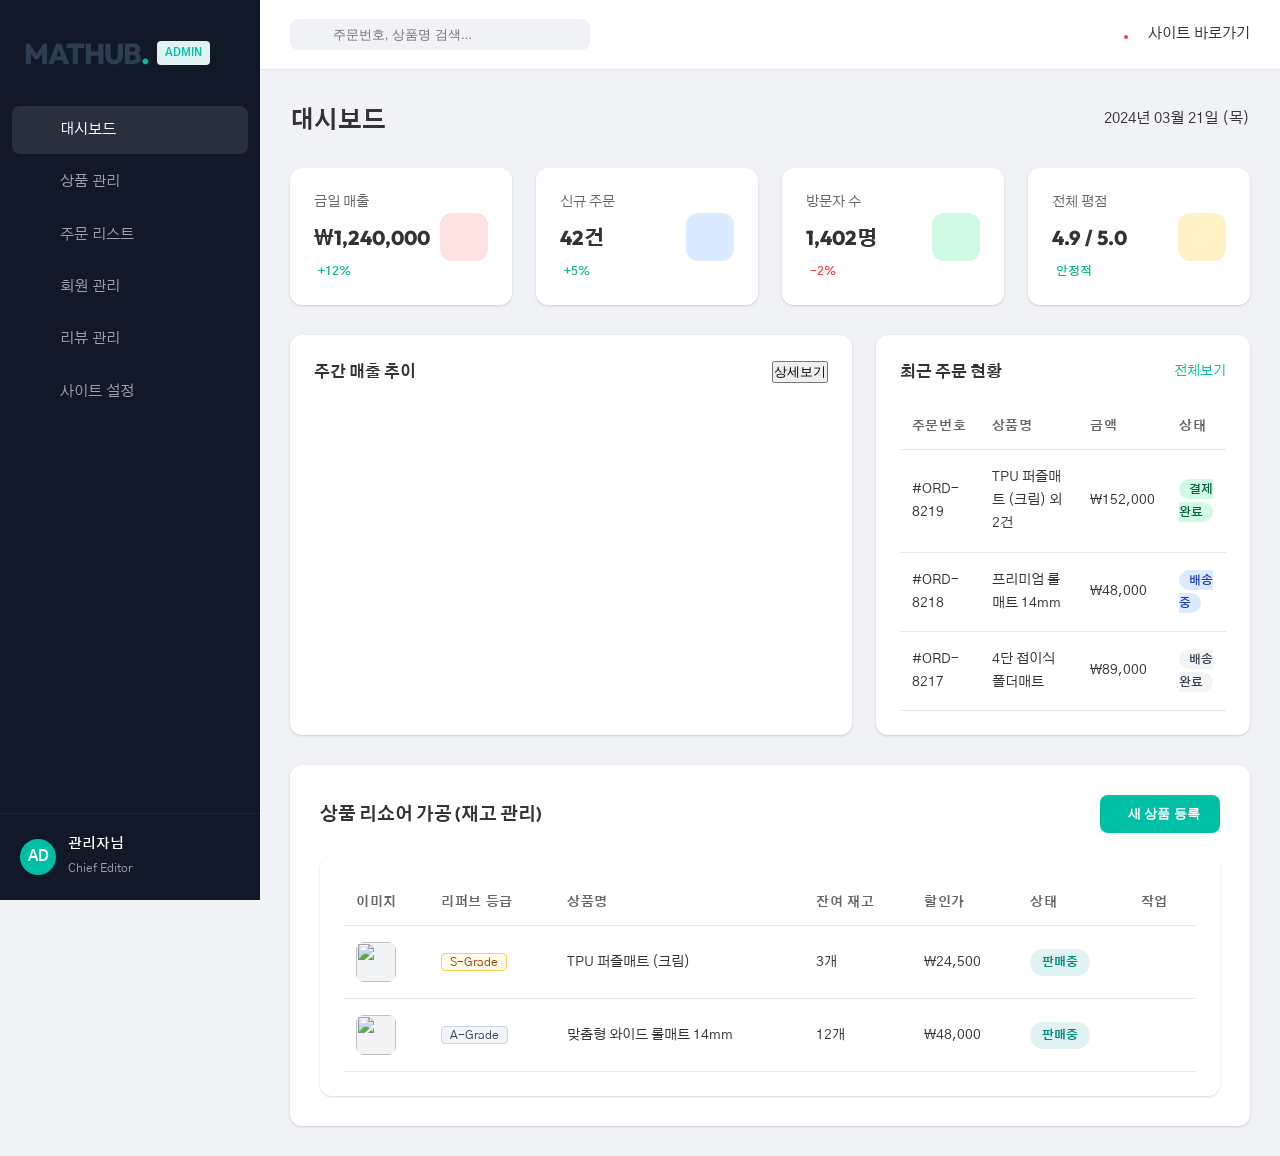
==== admin.html @ 1970fa6a "Initial commit for MatHub Refurb Market" ====
<!DOCTYPE html>
<html lang="ko">

<head>
    <meta charset="UTF-8">
    <meta name="viewport" content="width=device-width, initial-scale=1.0">
    <title>매트허브 관리자 센터 | MATHUB ADMIN</title>

    <!-- Google Fonts -->
    <link rel="preconnect" href="https://fonts.googleapis.com">
    <link rel="preconnect" href="https://fonts.gstatic.com" crossorigin>
    <link
        href="https://fonts.googleapis.com/css2?family=Gothic+A1:wght@300;400;500;700&family=Outfit:wght@400;600;700&display=swap"
        rel="stylesheet">

    <!-- CSS -->
    <link rel="stylesheet" href="style.css">
    <link rel="stylesheet" href="admin.css">

    <!-- Lucide Icons -->
    <script src="https://unpkg.com/lucide@latest"></script>

    <!-- Chart.js for Demo -->
    <script src="https://cdn.jsdelivr.net/npm/chart.js"></script>
</head>

<body class="admin-body">
    <!-- Sidebar -->
    <aside class="sidebar">
        <div class="sidebar-header">
            <div class="logo">
                <span class="logo-text">MATHUB<span>.</span></span>
                <span class="badge">ADMIN</span>
            </div>
        </div>
        <nav class="sidebar-nav">
            <ul>
                <li class="active"><a href="#"><i data-lucide="layout-dashboard"></i> 대시보드</a></li>
                <li><a href="#"><i data-lucide="package"></i> 상품 관리</a></li>
                <li><a href="#"><i data-lucide="shopping-cart"></i> 주문 리스트</a></li>
                <li><a href="#"><i data-lucide="users"></i> 회원 관리</a></li>
                <li><a href="#"><i data-lucide="star"></i> 리뷰 관리</a></li>
                <li><a href="#"><i data-lucide="settings"></i> 사이트 설정</a></li>
            </ul>
        </nav>
        <div class="sidebar-footer">
            <div class="admin-profile">
                <div class="avatar">AD</div>
                <div class="info">
                    <span class="name">관리자님</span>
                    <span class="role">Chief Editor</span>
                </div>
            </div>
            <button class="btn-logout"><i data-lucide="log-out"></i></button>
        </div>
    </aside>

    <!-- Main Content -->
    <main class="admin-main">
        <!-- Top Bar -->
        <header class="admin-header">
            <div class="header-search">
                <i data-lucide="search"></i>
                <input type="text" placeholder="주문번호, 상품명 검색...">
            </div>
            <div class="header-actions">
                <div class="notification-bell">
                    <i data-lucide="bell"></i>
                    <span class="dot"></span>
                </div>
                <a href="index.html" class="btn-goto-site" target="_blank">사이트 바로가기 <i
                        data-lucide="external-link"></i></a>
            </div>
        </header>

        <!-- Dashboard Content -->
        <div class="admin-content">
            <div class="content-header">
                <h1>대시보드</h1>
                <div class="date-picker">2024년 03월 21일 (목)</div>
            </div>

            <!-- Stats Grid -->
            <div class="stats-grid">
                <div class="stat-card">
                    <div class="stat-info">
                        <span class="label">금일 매출</span>
                        <h2 class="value">₩1,240,000</h2>
                        <span class="trend up"><i data-lucide="trending-up"></i> +12%</span>
                    </div>
                    <div class="stat-icon pink"><i data-lucide="krw"></i></div>
                </div>
                <div class="stat-card">
                    <div class="stat-info">
                        <span class="label">신규 주문</span>
                        <h2 class="value">42건</h2>
                        <span class="trend up"><i data-lucide="trending-up"></i> +5%</span>
                    </div>
                    <div class="stat-icon blue"><i data-lucide="shopping-bag"></i></div>
                </div>
                <div class="stat-card">
                    <div class="stat-info">
                        <span class="label">방문자 수</span>
                        <h2 class="value">1,402명</h2>
                        <span class="trend down"><i data-lucide="trending-down"></i> -2%</span>
                    </div>
                    <div class="stat-icon green"><i data-lucide="eye"></i></div>
                </div>
                <div class="stat-card">
                    <div class="stat-info">
                        <span class="label">전체 평점</span>
                        <h2 class="value">4.9 / 5.0</h2>
                        <span class="trend up"><i data-lucide="check"></i> 안정적</span>
                    </div>
                    <div class="stat-icon yellow"><i data-lucide="smile"></i></div>
                </div>
            </div>

            <!-- Charts & Tables Row -->
            <div class="dashboard-row">
                <div class="chart-container">
                    <div class="card-header">
                        <h3>주간 매출 추이</h3>
                        <div class="actions"><button class="btn-sm">상세보기</button></div>
                    </div>
                    <canvas id="salesChart"></canvas>
                </div>
                <div class="recent-orders">
                    <div class="card-header">
                        <h3>최근 주문 현황</h3>
                        <a href="#" class="view-all">전체보기</a>
                    </div>
                    <div class="table-wrapper">
                        <table>
                            <thead>
                                <tr>
                                    <th>주문번호</th>
                                    <th>상품명</th>
                                    <th>금액</th>
                                    <th>상태</th>
                                </tr>
                            </thead>
                            <tbody>
                                <tr>
                                    <td>#ORD-8219</td>
                                    <td>TPU 퍼즐매트 (크림) 외 2건</td>
                                    <td>₩152,000</td>
                                    <td><span class="status-badge paid">결제완료</span></td>
                                </tr>
                                <tr>
                                    <td>#ORD-8218</td>
                                    <td>프리미엄 롤매트 14mm</td>
                                    <td>₩48,000</td>
                                    <td><span class="status-badge shipping">배송중</span></td>
                                </tr>
                                <tr>
                                    <td>#ORD-8217</td>
                                    <td>4단 접이식 폴더매트</td>
                                    <td>₩89,000</td>
                                    <td><span class="status-badge delivered">배송완료</span></td>
                                </tr>
                            </tbody>
                        </table>
                    </div>
                </div>
            </div>

            <!-- Product Management Section -->
            <div class="management-section">
                <div class="section-header-admin">
                    <h3>상품 리쇼어 가공 (재고 관리)</h3>
                    <button class="btn-add-product" id="openModalBtn"><i data-lucide="plus"></i> 새 상품 등록</button>
                </div>
                <div class="product-table-card">
                    <table>
                        <thead>
                            <tr>
                                <th>이미지</th>
                                <th>리퍼브 등급</th>
                                <th>상품명</th>
                                <th>잔여 재고</th>
                                <th>할인가</th>
                                <th>상태</th>
                                <th>작업</th>
                            </tr>
                        </thead>
                        <tbody id="adminProductList">
                            <tr>
                                <td>
                                    <div class="table-img"><img
                                            src="https://images.unsplash.com/photo-1600585154340-be6161a56a0c?auto=format&fit=crop&q=80&w=50"
                                            alt=""></div>
                                </td>
                                <td><span class="badge-s">S-Grade</span></td>
                                <td>TPU 퍼즐매트 (크림)</td>
                                <td>3개</td>
                                <td>₩24,500</td>
                                <td><span class="toggle active">판매중</span></td>
                                <td>
                                    <button class="btn-icon"><i data-lucide="edit-2"></i></button>
                                    <button class="btn-icon delete"><i data-lucide="trash-2"></i></button>
                                </td>
                            </tr>
                            <tr>
                                <td>
                                    <div class="table-img"><img
                                            src="https://images.unsplash.com/photo-1584622650111-993a426fbf0a?auto=format&fit=crop&q=80&w=50"
                                            alt=""></div>
                                </td>
                                <td><span class="badge-a">A-Grade</span></td>
                                <td>맞춤형 와이드 롤매트 14mm</td>
                                <td>12개</td>
                                <td>₩48,000</td>
                                <td><span class="toggle active">판매중</span></td>
                                <td>
                                    <button class="btn-icon"><i data-lucide="edit-2"></i></button>
                                    <button class="btn-icon delete"><i data-lucide="trash-2"></i></button>
                                </td>
                            </tr>
                        </tbody>
                    </table>
                </div>
            </div>
        </div>
    </main>

    <!-- Add Product Modal -->
    <div id="productModal" class="modal">
        <div class="modal-content">
            <span class="close-modal">&times;</span>
            <h2>새 리퍼브 상품 등록</h2>
            <form id="addProductForm">
                <div class="form-group">
                    <label>상품 카테고리</label>
                    <select id="prodCategory">
                        <option>롤매트</option>
                        <option>TPU 퍼즐매트</option>
                        <option>폴더매트</option>
                    </select>
                </div>
                <div class="form-group">
                    <label>리퍼브 등급</label>
                    <select id="prodGrade">
                        <option value="S">S-Grade (미개봉)</option>
                        <option value="A">A-Grade (전시품)</option>
                        <option value="B">B-Grade (균일가)</option>
                    </select>
                </div>
                <div class="form-group">
                    <label>상품명</label>
                    <input type="text" id="prodName" placeholder="상품명을 입력하세요">
                </div>
                <div class="form-row">
                    <div class="form-group">
                        <label>판매가</label>
                        <input type="number" id="prodPrice" placeholder="₩">
                    </div>
                    <div class="form-group">
                        <label>재고 수량</label>
                        <input type="number" id="prodStock" placeholder="개">
                    </div>
                </div>
                <button type="submit" class="btn btn-primary btn-block">상품 등록하기</button>
            </form>
        </div>
    </div>

    <!-- JS -->
    <script src="admin.js"></script>
    <script>
        lucide.createIcons();
    </script>
</body>

</html>
---- style.css ----
:root {
    --primary: #00BFA5;
    --primary-dark: #00A693;
    --primary-light: #E0F2F1;
    --secondary: #2C3E50;
    --accent: #FFD700;
    --text-main: #333333;
    --text-muted: #666666;
    --bg-main: #FFFFFF;
    --bg-alt: #F8FBFB;
    --white: #FFFFFF;
    --black: #000000;
    --gray-100: #F1F3F5;
    --gray-200: #E9ECEF;
    --gray-300: #DEE2E6;
    --shadow-sm: 0 4px 12px rgba(0, 0, 0, 0.05);
    --shadow-md: 0 10px 30px rgba(0, 0, 0, 0.08);
    --shadow-lg: 0 20px 40px rgba(0, 0, 0, 0.12);
    --radius-sm: 8px;
    --radius-md: 16px;
    --radius-lg: 24px;
    --transition: all 0.3s cubic-bezier(0.4, 0, 0.2, 1);
}

* {
    margin: 0;
    padding: 0;
    box-sizing: border-box;
}

html {
    scroll-behavior: smooth;
}

body {
    font-family: 'Gothic A1', sans-serif;
    color: var(--text-main);
    background-color: var(--bg-main);
    line-height: 1.6;
    overflow-x: hidden;
}

h1,
h2,
h3,
h4,
.logo-text,
.btn {
    font-family: 'Outfit', 'Gothic A1', sans-serif;
}

a {
    text-decoration: none;
    color: inherit;
    transition: var(--transition);
}

ul {
    list-style: none;
}

img {
    max-width: 100%;
    display: block;
}

.container {
    max-width: 1200px;
    margin: 0 auto;
    padding: 0 24px;
}

/* --- Reusable Components --- */
.btn {
    display: inline-flex;
    align-items: center;
    gap: 8px;
    padding: 14px 28px;
    border-radius: var(--radius-sm);
    font-weight: 600;
    cursor: pointer;
    transition: var(--transition);
    border: none;
}

.btn-primary {
    background-color: var(--primary);
    color: var(--white);
}

.btn-primary:hover {
    background-color: var(--primary-dark);
    transform: translateY(-2px);
    box-shadow: 0 8px 20px rgba(0, 191, 165, 0.3);
}

.btn-outline {
    background: transparent;
    border: 1px solid var(--gray-300);
    color: var(--text-main);
}

.btn-outline:hover {
    background-color: var(--gray-100);
}

.btn-kakao {
    background-color: #FEE500;
    color: #3C1E1E;
}

.btn-white {
    background-color: var(--white);
    color: var(--primary);
}

.section-header {
    text-align: center;
    margin-bottom: 60px;
}

.section-header h2 {
    font-size: 2.5rem;
    font-weight: 700;
    margin-bottom: 12px;
}

.section-header h2 span {
    color: var(--primary);
}

.section-header p {
    color: var(--text-muted);
    font-size: 1.1rem;
}

/* --- Navigation --- */
#main-nav {
    height: 80px;
    display: flex;
    align-items: center;
    position: fixed;
    top: 0;
    left: 0;
    width: 100%;
    background-color: rgba(255, 255, 255, 0.85);
    backdrop-filter: blur(10px);
    z-index: 1000;
    border-bottom: 1px solid rgba(0, 0, 0, 0.05);
}

.nav-container {
    display: flex;
    justify-content: space-between;
    align-items: center;
    width: 100%;
}

.logo {
    display: flex;
    align-items: center;
    gap: 8px;
}

.logo-text {
    font-size: 1.8rem;
    font-weight: 800;
    letter-spacing: -1px;
    color: var(--secondary);
}

.logo-text span {
    color: var(--primary);
}

.logo .badge {
    background-color: var(--primary-light);
    color: var(--primary);
    font-size: 0.7rem;
    padding: 3px 8px;
    border-radius: 4px;
    font-weight: 700;
}

.nav-links {
    display: flex;
    gap: 40px;
}

.nav-links a {
    font-weight: 500;
    font-size: 1rem;
    color: var(--text-main);
}

.nav-links a:hover {
    color: var(--primary);
}

.nav-actions {
    display: flex;
    align-items: center;
    gap: 16px;
}

.nav-actions button {
    background: none;
    border: none;
    cursor: pointer;
    color: var(--text-main);
    transition: var(--transition);
}

.nav-actions button:hover {
    color: var(--primary);
}

.kakao-link {
    display: flex;
    align-items: center;
    gap: 6px;
    background-color: #FEE500;
    padding: 8px 16px;
    border-radius: 50px;
    font-size: 0.9rem;
    font-weight: 600;
}

.kakao-link img {
    width: 20px;
}

.mobile-menu-btn {
    display: none;
}

/* --- Hero Section --- */
#hero {
    padding: 160px 0 100px;
    background: radial-gradient(circle at top right, #E0F2F1, transparent 40%),
        radial-gradient(circle at bottom left, #F1F3F5, transparent 30%);
    overflow: hidden;
}

.hero-container {
    display: grid;
    grid-template-columns: 1fr 1fr;
    gap: 60px;
    align-items: center;
}

.top-tag {
    display: inline-block;
    color: var(--primary);
    background-color: var(--primary-light);
    padding: 6px 16px;
    border-radius: 50px;
    font-size: 0.9rem;
    font-weight: 700;
    margin-bottom: 24px;
}

#hero h1 {
    font-size: 4rem;
    line-height: 1.2;
    font-weight: 800;
    margin-bottom: 24px;
    color: var(--secondary);
}

#hero h1 span {
    color: var(--primary);
    position: relative;
    display: inline-block;
}

#hero h1 span::after {
    content: '';
    position: absolute;
    bottom: 8px;
    left: 0;
    width: 100%;
    height: 12px;
    background: var(--primary-light);
    z-index: -1;
}

.hero-desc {
    font-size: 1.25rem;
    color: var(--text-muted);
    margin-bottom: 40px;
    max-width: 500px;
}

.hero-actions {
    display: flex;
    gap: 16px;
    margin-bottom: 60px;
}

.hero-stats {
    display: flex;
    gap: 48px;
}

.stat {
    display: flex;
    flex-direction: column;
}

.stat-num {
    font-family: 'Outfit', sans-serif;
    font-size: 2rem;
    font-weight: 700;
    color: var(--secondary);
}

.stat-label {
    font-size: 0.9rem;
    color: var(--text-muted);
}

.hero-visual {
    position: relative;
}

.hero-image-wrapper {
    position: relative;
    border-radius: var(--radius-lg);
    overflow: hidden;
    box-shadow: var(--shadow-lg);
}

#hero-img {
    width: 100%;
    height: 100%;
    object-fit: cover;
    transition: transform 1s ease;
}

.hero-image-wrapper:hover #hero-img {
    transform: scale(1.05);
}

.floating-badge {
    position: absolute;
    bottom: 30px;
    left: 30px;
    background: rgba(255, 255, 255, 0.9);
    backdrop-filter: blur(8px);
    padding: 12px 20px;
    border-radius: 50px;
    display: flex;
    align-items: center;
    gap: 10px;
    font-weight: 600;
    box-shadow: var(--shadow-md);
    animation: floating 3s ease-in-out infinite;
}

.floating-badge i {
    color: var(--primary);
}

/* --- Trust Section --- */
#trust {
    padding: 80px 0;
    background-color: var(--white);
}

.trust-grid {
    display: grid;
    grid-template-columns: repeat(4, 1fr);
    gap: 30px;
}

.trust-item {
    text-align: center;
    padding: 30px;
    border-radius: var(--radius-md);
    transition: var(--transition);
}

.trust-item:hover {
    background-color: var(--bg-alt);
    transform: translateY(-5px);
}

.trust-item i {
    width: 48px;
    height: 48px;
    color: var(--primary);
    margin-bottom: 20px;
}

.trust-item h3 {
    margin-bottom: 12px;
    font-size: 1.1rem;
}

.trust-item p {
    font-size: 0.9rem;
    color: var(--text-muted);
}

/* --- Guide Section --- */
#guide {
    padding: 100px 0;
    background-color: var(--bg-alt);
}

.grade-grid {
    display: grid;
    grid-template-columns: repeat(3, 1fr);
    gap: 30px;
}

.grade-card {
    background-color: var(--white);
    padding: 40px;
    border-radius: var(--radius-lg);
    box-shadow: var(--shadow-sm);
    position: relative;
    border: 1px solid transparent;
    transition: var(--transition);
}

.grade-card:hover {
    transform: scale(1.02);
    box-shadow: var(--shadow-lg);
}

.grade-card.highlight {
    border-color: var(--primary);
    box-shadow: 0 0 20px rgba(0, 191, 165, 0.1);
}

.grade-badge {
    width: 60px;
    height: 60px;
    background-color: var(--secondary);
    color: var(--white);
    border-radius: 50%;
    display: flex;
    align-items: center;
    justify-content: center;
    font-size: 1.5rem;
    font-weight: 700;
    margin-bottom: 24px;
}

.s-grade .grade-badge {
    background: linear-gradient(135deg, #FFD700, #FFA000);
}

.a-grade .grade-badge {
    background: linear-gradient(135deg, #B0BEC5, #78909C);
}

.b-grade .grade-badge {
    background: linear-gradient(135deg, #CD7F32, #8D6E63);
}

.grade-card h3 {
    font-size: 1.4rem;
    margin-bottom: 16px;
}

.grade-card p {
    color: var(--text-muted);
    margin-bottom: 24px;
    font-size: 0.95rem;
}

.grade-features {
    border-top: 1px solid var(--gray-100);
    padding-top: 24px;
}

.grade-features li {
    margin-bottom: 12px;
    font-size: 0.9rem;
    display: flex;
    align-items: center;
    gap: 8px;
}

.grade-features li::before {
    content: '•';
    color: var(--primary);
    font-weight: bold;
}

/* --- Products Section --- */
#products {
    padding: 100px 0;
}

#products .section-header {
    display: flex;
    justify-content: space-between;
    align-items: flex-end;
    text-align: left;
    margin-bottom: 50px;
}

.tabs {
    display: flex;
    background-color: var(--gray-100);
    padding: 5px;
    border-radius: 50px;
}

.tabs button {
    border: none;
    padding: 10px 24px;
    border-radius: 50px;
    background: transparent;
    cursor: pointer;
    font-weight: 600;
    transition: var(--transition);
}

.tabs button.active {
    background-color: var(--white);
    box-shadow: var(--shadow-sm);
    color: var(--primary);
}

.product-grid {
    display: grid;
    grid-template-columns: repeat(auto-fill, minmax(280px, 1fr));
    gap: 30px;
    margin-bottom: 50px;
}

.product-card {
    background-color: var(--white);
    border-radius: var(--radius-md);
    overflow: hidden;
    transition: var(--transition);
}

.product-card:hover {
    transform: translateY(-10px);
}

.product-image {
    position: relative;
    height: 280px;
    overflow: hidden;
    background-color: var(--gray-100);
}

.product-image img {
    width: 100%;
    height: 100%;
    object-fit: cover;
    transition: var(--transition);
}

.product-card:hover .product-image img {
    transform: scale(1.1);
}

.condition-badge {
    position: absolute;
    top: 15px;
    left: 15px;
    padding: 5px 12px;
    border-radius: 4px;
    font-size: 0.75rem;
    font-weight: 700;
    color: var(--white);
    z-index: 10;
}

.product-overlay {
    position: absolute;
    top: 0;
    left: 0;
    width: 100%;
    height: 100%;
    background-color: rgba(0, 0, 0, 0.4);
    display: flex;
    align-items: center;
    justify-content: center;
    gap: 12px;
    opacity: 0;
    transition: var(--transition);
}

.product-card:hover .product-overlay {
    opacity: 1;
}

.product-overlay button {
    padding: 10px 20px;
    border-radius: 50px;
    border: none;
    font-weight: 600;
    cursor: pointer;
    transition: var(--transition);
}

.add-cart {
    background-color: var(--primary);
    color: var(--white);
}

.quick-view {
    background-color: var(--white);
    color: var(--text-main);
}

.product-info {
    padding: 24px;
    border: 1px solid var(--gray-100);
    border-top: none;
    border-radius: 0 0 var(--radius-md) var(--radius-md);
}

.product-info .category {
    font-size: 0.8rem;
    color: var(--text-muted);
    text-transform: uppercase;
    letter-spacing: 1px;
}

.product-info h3 {
    font-size: 1.1rem;
    margin: 8px 0 16px;
    white-space: nowrap;
    overflow: hidden;
    text-overflow: ellipsis;
}

.price {
    display: flex;
    align-items: center;
    gap: 10px;
    margin-bottom: 16px;
}

.discount {
    color: #FF5252;
    font-weight: 800;
    font-size: 1.2rem;
}

.current-price {
    font-size: 1.25rem;
    font-weight: 700;
}

.original-price {
    font-size: 0.9rem;
    color: var(--text-muted);
    text-decoration: line-through;
}

.stock-bar {
    display: flex;
    align-items: center;
    justify-content: space-between;
    font-size: 0.8rem;
    color: var(--text-muted);
}

.stock-bar::before {
    content: '';
    flex: 1;
    height: 4px;
    background-color: var(--gray-200);
    margin-right: 12px;
    border-radius: 2px;
    position: relative;
    overflow: hidden;
}

.stock-bar .fill {
    position: absolute;
    left: 0;
    top: 19px;
    height: 4px;
    background-color: var(--primary);
    border-radius: 2px;
}

.view-more {
    text-align: center;
}

/* --- Reviews --- */
#reviews {
    padding: 100px 0;
    background-color: var(--bg-alt);
}

.review-stats {
    display: flex;
    justify-content: center;
    align-items: center;
    gap: 12px;
}

.score {
    font-size: 1.5rem;
    font-weight: 700;
    color: var(--primary);
}

.stars {
    color: var(--accent);
    letter-spacing: 2px;
}

.review-grid {
    display: grid;
    grid-template-columns: repeat(2, 1fr);
    gap: 30px;
    margin-top: 50px;
}

.review-card {
    background-color: var(--white);
    padding: 40px;
    border-radius: var(--radius-lg);
    box-shadow: var(--shadow-sm);
}

.review-user {
    display: flex;
    align-items: center;
    gap: 16px;
    margin-bottom: 24px;
}

.avatar {
    width: 48px;
    height: 48px;
    background-color: var(--primary-light);
    color: var(--primary);
    border-radius: 50%;
    display: flex;
    align-items: center;
    justify-content: center;
    font-weight: 700;
}

.user-info .name {
    font-weight: 700;
    display: block;
}

.user-info .product-tag {
    font-size: 0.8rem;
    color: var(--text-muted);
}

.review-content {
    font-style: italic;
    color: var(--text-main);
    margin-bottom: 24px;
    font-size: 1.05rem;
}

.review-footer {
    display: flex;
    justify-content: space-between;
    font-size: 0.85rem;
    color: var(--text-muted);
}

.verified {
    color: var(--primary);
    display: flex;
    align-items: center;
    gap: 4px;
}

/* --- CTA Section --- */
#cta {
    padding: 100px 0;
}

.cta-box {
    background: linear-gradient(135deg, var(--primary), var(--secondary));
    padding: 80px;
    border-radius: var(--radius-lg);
    text-align: center;
    color: var(--white);
    position: relative;
    overflow: hidden;
}

.cta-box h2 {
    font-size: 2.5rem;
    margin-bottom: 20px;
}

.cta-box p {
    font-size: 1.2rem;
    opacity: 0.9;
    margin-bottom: 40px;
}

.cta-btns {
    display: flex;
    justify-content: center;
    gap: 20px;
}

/* --- Footer --- */
footer {
    background-color: #1A1A1A;
    color: #999;
    padding: 80px 0 40px;
}

.footer-grid {
    display: grid;
    grid-template-columns: 2fr 1fr 1fr 1.5fr;
    gap: 60px;
    margin-bottom: 80px;
}

.footer-info .logo {
    color: var(--white);
    margin-bottom: 24px;
}

.company-desc {
    margin-bottom: 24px;
    font-size: 0.9rem;
}

.sns-links {
    display: flex;
    gap: 16px;
}

.sns-links a {
    width: 40px;
    height: 40px;
    border-radius: 50%;
    background-color: rgba(255, 255, 255, 0.05);
    display: flex;
    align-items: center;
    justify-content: center;
    transition: var(--transition);
}

.sns-links a:hover {
    background-color: var(--primary);
    color: var(--white);
}

footer h4 {
    color: var(--white);
    margin-bottom: 24px;
}

footer ul li {
    margin-bottom: 12px;
}

footer ul a:hover {
    color: var(--primary);
}

.footer-contact .phone {
    font-size: 1.8rem;
    font-weight: 700;
    color: var(--white);
    margin-bottom: 8px;
}

.btn-help {
    margin-top: 24px;
    background: transparent;
    border: 1px solid rgba(255, 255, 255, 0.2);
    color: var(--white);
    padding: 10px 20px;
    border-radius: 4px;
    cursor: pointer;
}

.footer-bottom {
    border-top: 1px solid rgba(255, 255, 255, 0.05);
    padding-top: 40px;
    display: flex;
    justify-content: space-between;
    font-size: 0.85rem;
}

.bottom-links {
    display: flex;
    gap: 24px;
}

/* --- Animations --- */
@keyframes fadeInUp {
    from {
        opacity: 0;
        transform: translateY(30px);
    }

    to {
        opacity: 1;
        transform: translateY(0);
    }
}

@keyframes fadeIn {
    from {
        opacity: 0;
    }

    to {
        opacity: 1;
    }
}

@keyframes floating {

    0%,
    100% {
        transform: translateY(0);
    }

    50% {
        transform: translateY(-10px);
    }
}

.animate-up {
    animation: fadeInUp 0.8s ease-out forwards;
}

.animate-fade-in {
    animation: fadeIn 1.2s ease-out forwards;
}

/* Staggered animation delays */
.animate-up:nth-child(2) {
    animation-delay: 0.1s;
}

.animate-up:nth-child(3) {
    animation-delay: 0.2s;
}

.animate-up:nth-child(4) {
    animation-delay: 0.3s;
}

.animate-up:nth-child(5) {
    animation-delay: 0.4s;
}

/* --- Mobile Responsive --- */
@media (max-width: 992px) {
    .hero-container {
        grid-template-columns: 1fr;
        text-align: center;
    }

    .hero-desc {
        margin-left: auto;
        margin-right: auto;
    }

    .hero-actions,
    .hero-stats {
        justify-content: center;
    }

    .footer-grid {
        grid-template-columns: 1fr 1fr;
    }
}

/* Back to Top */
.back-to-top {
    position: fixed;
    bottom: 30px;
    right: 30px;
    width: 50px;
    height: 50px;
    border-radius: 50%;
    background-color: var(--primary);
    color: var(--white);
    border: none;
    box-shadow: var(--shadow-md);
    cursor: pointer;
    display: flex;
    align-items: center;
    justify-content: center;
    opacity: 0;
    visibility: hidden;
    transform: translateY(20px);
    transition: var(--transition);
    z-index: 999;
}

.back-to-top.visible {
    opacity: 1;
    visibility: visible;
    transform: translateY(0);
}

.back-to-top:hover {
    background-color: var(--primary-dark);
    transform: scale(1.1);
}

@media (max-width: 768px) {

    .nav-links,
    .nav-actions .kakao-link {
        display: none;
    }

    .mobile-menu-btn {
        display: block;
    }

    #hero h1 {
        font-size: 2.5rem;
    }

    .trust-grid,
    .grade-grid,
    .review-grid {
        grid-template-columns: 1fr;
    }

    .footer-grid {
        grid-template-columns: 1fr;
    }
}
.admin-link-small { font-size: 0.75rem; color: rgba(255, 255, 255, 0.3); margin-right: 20px; } .admin-link-small:hover { color: var(--primary); }
---- admin.css ----
/* Admin Dashboard CSS */
:root {
    --admin-bg: #F0F2F5;
    --sidebar-bg: #111827;
    --sidebar-text: #9CA3AF;
    --sidebar-active: #FFFFFF;
    --admin-primary: #00BFA5;
    --admin-secondary: #6366F1;
    --card-shadow: 0 1px 3px rgba(0, 0, 0, 0.1), 0 1px 2px rgba(0, 0, 0, 0.06);
    --border-color: #E5E7EB;
}

.admin-body {
    background-color: var(--admin-bg);
    display: flex;
    min-height: 100vh;
    font-size: 0.95rem;
}

/* Sidebar */
.sidebar {
    width: 260px;
    background-color: var(--sidebar-bg);
    color: var(--sidebar-text);
    display: flex;
    flex-direction: column;
    position: fixed;
    height: 100vh;
    z-index: 1000;
}

.sidebar .logo {
    padding: 30px 24px;
}

.sidebar-nav {
    flex: 1;
    padding: 0 12px;
}

.sidebar-nav ul li {
    margin-bottom: 4px;
}

.sidebar-nav ul li a {
    display: flex;
    align-items: center;
    gap: 12px;
    padding: 12px 16px;
    border-radius: 8px;
    transition: all 0.2s;
    color: var(--sidebar-text);
}

.sidebar-nav ul li.active a,
.sidebar-nav ul li a:hover {
    background-color: rgba(255, 255, 255, 0.1);
    color: var(--sidebar-active);
}

.sidebar-nav ul li a i {
    width: 20px;
    height: 20px;
}

.sidebar-footer {
    padding: 20px;
    border-top: 1px solid rgba(255, 255, 255, 0.05);
    display: flex;
    justify-content: space-between;
    align-items: center;
}

.admin-profile {
    display: flex;
    align-items: center;
    gap: 12px;
}

.admin-profile .avatar {
    width: 36px;
    height: 36px;
    background: var(--admin-primary);
    color: white;
    border-radius: 50%;
    display: flex;
    align-items: center;
    justify-content: center;
    font-weight: bold;
}

.admin-profile .info .name {
    display: block;
    color: white;
    font-size: 0.85rem;
    font-weight: 600;
}

.admin-profile .info .role {
    font-size: 0.75rem;
}

.btn-logout {
    background: none;
    border: none;
    color: var(--sidebar-text);
    cursor: pointer;
}

/* Main Content */
.admin-main {
    flex: 1;
    margin-left: 260px;
    display: flex;
    flex-direction: column;
}

.admin-header {
    height: 70px;
    background-color: white;
    border-bottom: 1px solid var(--border-color);
    padding: 0 30px;
    display: flex;
    justify-content: space-between;
    align-items: center;
}

.header-search {
    display: flex;
    align-items: center;
    background-color: var(--admin-bg);
    padding: 8px 16px;
    border-radius: 8px;
    width: 300px;
}

.header-search i {
    color: var(--text-muted);
    width: 18px;
}

.header-search input {
    background: none;
    border: none;
    padding-left: 10px;
    outline: none;
    width: 100%;
}

.header-actions {
    display: flex;
    align-items: center;
    gap: 20px;
}

.notification-bell {
    position: relative;
    color: var(--text-muted);
    cursor: pointer;
}

.notification-bell .dot {
    position: absolute;
    top: -2px;
    right: -2px;
    width: 8px;
    height: 8px;
    background-color: #EF4444;
    border: 2px solid white;
    border-radius: 50%;
}

/* Dashboard Content */
.admin-content {
    padding: 30px;
}

.content-header {
    display: flex;
    justify-content: space-between;
    align-items: center;
    margin-bottom: 30px;
}

.content-header h1 {
    font-size: 1.5rem;
    font-weight: 700;
}

.stats-grid {
    display: grid;
    grid-template-columns: repeat(4, 1fr);
    gap: 24px;
    margin-bottom: 30px;
}

.stat-card {
    background-color: white;
    padding: 24px;
    border-radius: 12px;
    box-shadow: var(--card-shadow);
    display: flex;
    justify-content: space-between;
    align-items: center;
}

.stat-info .label {
    color: var(--text-muted);
    font-size: 0.85rem;
    display: block;
    margin-bottom: 8px;
}

.stat-info .value {
    font-size: 1.25rem;
    font-weight: 800;
    margin-bottom: 8px;
}

.trend {
    font-size: 0.75rem;
    font-weight: 600;
    display: flex;
    align-items: center;
    gap: 4px;
}

.trend.up {
    color: #10B981;
}

.trend.down {
    color: #EF4444;
}

.stat-icon {
    width: 48px;
    height: 48px;
    border-radius: 12px;
    display: flex;
    align-items: center;
    justify-content: center;
}

.stat-icon.pink {
    background-color: #FEE2E2;
    color: #EF4444;
}

.stat-icon.blue {
    background-color: #DBEAFE;
    color: #3B82F6;
}

.stat-icon.green {
    background-color: #D1FAE5;
    color: #10B981;
}

.stat-icon.yellow {
    background-color: #FEF3C7;
    color: #F59E0B;
}

/* Dashboard Rows */
.dashboard-row {
    display: grid;
    grid-template-columns: 1.5fr 1fr;
    gap: 24px;
    margin-bottom: 30px;
}

.chart-container,
.recent-orders,
.management-section,
.product-table-card {
    background-color: white;
    padding: 24px;
    border-radius: 12px;
    box-shadow: var(--card-shadow);
}

.card-header {
    display: flex;
    justify-content: space-between;
    align-items: center;
    margin-bottom: 20px;
}

.card-header h3 {
    font-size: 1rem;
    font-weight: 700;
}

.view-all {
    font-size: 0.85rem;
    color: var(--admin-primary);
}

/* Tables */
.table-wrapper {
    overflow-x: auto;
}

table {
    width: 100%;
    border-collapse: collapse;
}

th {
    text-align: left;
    padding: 12px;
    border-bottom: 1px solid var(--border-color);
    color: var(--text-muted);
    font-size: 0.8rem;
    text-transform: uppercase;
    letter-spacing: 0.05em;
}

td {
    padding: 16px 12px;
    border-bottom: 1px solid var(--border-color);
    font-size: 0.9rem;
}

.status-badge {
    padding: 4px 10px;
    border-radius: 50px;
    font-size: 0.75rem;
    font-weight: 600;
}

.status-badge.paid {
    background-color: #D1FAE5;
    color: #065F46;
}

.status-badge.shipping {
    background-color: #DBEAFE;
    color: #1E40AF;
}

.status-badge.delivered {
    background-color: #F3F4F6;
    color: #374151;
}

.table-img {
    width: 40px;
    height: 40px;
    border-radius: 8px;
    overflow: hidden;
    background-color: var(--gray-100);
}

.table-img img {
    width: 100%;
    height: 100%;
    object-fit: cover;
}

/* Product Management Section */
.management-section {
    padding: 30px;
}

.section-header-admin {
    display: flex;
    justify-content: space-between;
    align-items: center;
    margin-bottom: 24px;
}

.btn-add-product {
    background-color: var(--admin-primary);
    color: white;
    border: none;
    padding: 10px 20px;
    border-radius: 8px;
    font-weight: 600;
    cursor: pointer;
    display: flex;
    align-items: center;
    gap: 8px;
}

.badge-s {
    background-color: #FFFBEB;
    color: #92400E;
    border: 1px solid #FCD34D;
    padding: 2px 8px;
    border-radius: 4px;
    font-size: 0.75rem;
}

.badge-a {
    background-color: #F1F5F9;
    color: #334155;
    border: 1px solid #CBD5E1;
    padding: 2px 8px;
    border-radius: 4px;
    font-size: 0.75rem;
}

.toggle {
    display: inline-block;
    padding: 4px 12px;
    border-radius: 50px;
    background-color: #E0F2F1;
    color: #00897B;
    font-size: 0.75rem;
    font-weight: 700;
}

.btn-icon {
    background: none;
    border: none;
    color: var(--text-muted);
    cursor: pointer;
    padding: 4px;
}

.btn-icon.delete:hover {
    color: #EF4444;
}

/* Modal Styles */
.modal {
    display: none;
    position: fixed;
    z-index: 2000;
    left: 0;
    top: 0;
    width: 100%;
    height: 100%;
    background-color: rgba(0, 0, 0, 0.5);
    backdrop-filter: blur(4px);
}

.modal-content {
    background-color: white;
    margin: 10% auto;
    padding: 40px;
    border-radius: 16px;
    width: 500px;
    position: relative;
    box-shadow: 0 25px 50px -12px rgba(0, 0, 0, 0.25);
}

.close-modal {
    position: absolute;
    right: 24px;
    top: 24px;
    font-size: 24px;
    cursor: pointer;
    color: var(--text-muted);
}

.form-group {
    margin-bottom: 20px;
}

.form-group label {
    display: block;
    font-size: 0.85rem;
    font-weight: 600;
    margin-bottom: 8px;
}

.form-group input,
.form-group select {
    width: 100%;
    padding: 12px;
    border: 1px solid var(--border-color);
    border-radius: 8px;
    outline: none;
}

.form-row {
    display: grid;
    grid-template-columns: 1fr 1fr;
    gap: 16px;
}

.btn-block {
    width: 100%;
    margin-top: 10px;
}

/* Responsive Admin */
@media (max-width: 1024px) {
    .stats-grid {
        grid-template-columns: repeat(2, 1fr);
    }

    .dashboard-row {
        grid-template-columns: 1fr;
    }
}
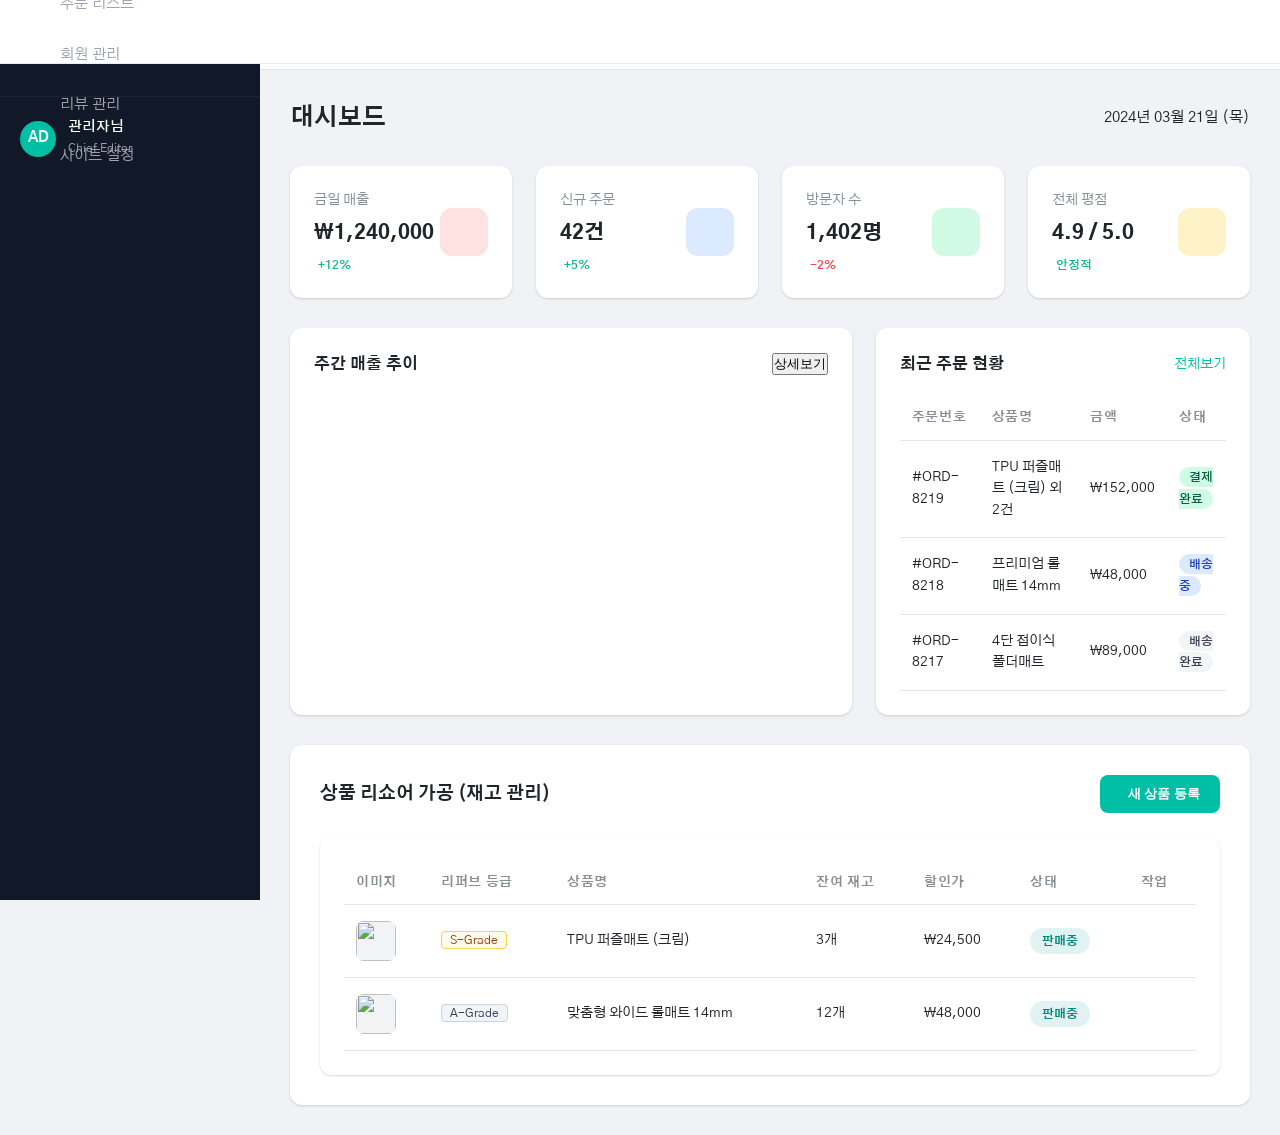
==== commit 355ca09d: "Branding update: MATREPER to REMAT (리매트), and added AI marketing slogan to all sections" ====
--- a/admin.html
+++ b/admin.html
@@ -4,7 +4,9 @@
 <head>
     <meta charset="UTF-8">
     <meta name="viewport" content="width=device-width, initial-scale=1.0">
-    <title>매트허브 관리자 센터 | MATHUB ADMIN</title>
+    <title>리매트 관리자 센터 | REMAT ADMIN</title>
+
+
 
     <!-- Google Fonts -->
     <link rel="preconnect" href="https://fonts.googleapis.com">
@@ -29,9 +31,11 @@
     <aside class="sidebar">
         <div class="sidebar-header">
             <div class="logo">
-                <span class="logo-text">MATHUB<span>.</span></span>
+                <span class="logo-text">REMAT<span>.</span></span>
                 <span class="badge">ADMIN</span>
             </div>
+
+
         </div>
         <nav class="sidebar-nav">
             <ul>
--- a/style.css
+++ b/style.css
@@ -1,1043 +1,74 @@
 :root {
-    --primary: #00BFA5;
-    --primary-dark: #00A693;
-    --primary-light: #E0F2F1;
+    --primary: #FF8A3D; /* Daangn Orange-ish, let's mix with our Mint or stay original? Let's use a nice Fresh Orange for 'Market' feel */
+    --primary-dark: #E67E22;
+    --primary-light: #FFF3E0;
     --secondary: #2C3E50;
-    --accent: #FFD700;
-    --text-main: #333333;
-    --text-muted: #666666;
+    --text-main: #212529;
+    --text-muted: #868e96;
     --bg-main: #FFFFFF;
-    --bg-alt: #F8FBFB;
-    --white: #FFFFFF;
-    --black: #000000;
+    --bg-alt: #F8F9FA;
     --gray-100: #F1F3F5;
     --gray-200: #E9ECEF;
-    --gray-300: #DEE2E6;
-    --shadow-sm: 0 4px 12px rgba(0, 0, 0, 0.05);
-    --shadow-md: 0 10px 30px rgba(0, 0, 0, 0.08);
-    --shadow-lg: 0 20px 40px rgba(0, 0, 0, 0.12);
     --radius-sm: 8px;
-    --radius-md: 16px;
-    --radius-lg: 24px;
-    --transition: all 0.3s cubic-bezier(0.4, 0, 0.2, 1);
+    --radius-lg: 12px;
+    --shadow-sm: 0 1px 3px rgba(0,0,0,0.1);
+    --transition: all 0.2s ease;
 }
 
-* {
-    margin: 0;
-    padding: 0;
-    box-sizing: border-box;
-}
-
-html {
-    scroll-behavior: smooth;
-}
-
-body {
-    font-family: 'Gothic A1', sans-serif;
-    color: var(--text-main);
-    background-color: var(--bg-main);
-    line-height: 1.6;
-    overflow-x: hidden;
-}
-
-h1,
-h2,
-h3,
-h4,
-.logo-text,
-.btn {
-    font-family: 'Outfit', 'Gothic A1', sans-serif;
-}
-
-a {
-    text-decoration: none;
-    color: inherit;
-    transition: var(--transition);
-}
-
-ul {
-    list-style: none;
-}
-
-img {
-    max-width: 100%;
-    display: block;
-}
-
-.container {
-    max-width: 1200px;
-    margin: 0 auto;
-    padding: 0 24px;
-}
-
-/* --- Reusable Components --- */
-.btn {
-    display: inline-flex;
-    align-items: center;
-    gap: 8px;
-    padding: 14px 28px;
-    border-radius: var(--radius-sm);
-    font-weight: 600;
-    cursor: pointer;
-    transition: var(--transition);
-    border: none;
-}
-
-.btn-primary {
-    background-color: var(--primary);
-    color: var(--white);
-}
-
-.btn-primary:hover {
-    background-color: var(--primary-dark);
-    transform: translateY(-2px);
-    box-shadow: 0 8px 20px rgba(0, 191, 165, 0.3);
-}
-
-.btn-outline {
-    background: transparent;
-    border: 1px solid var(--gray-300);
-    color: var(--text-main);
-}
-
-.btn-outline:hover {
-    background-color: var(--gray-100);
-}
-
-.btn-kakao {
-    background-color: #FEE500;
-    color: #3C1E1E;
-}
-
-.btn-white {
-    background-color: var(--white);
-    color: var(--primary);
-}
-
-.section-header {
-    text-align: center;
-    margin-bottom: 60px;
-}
-
-.section-header h2 {
-    font-size: 2.5rem;
-    font-weight: 700;
-    margin-bottom: 12px;
-}
-
-.section-header h2 span {
-    color: var(--primary);
-}
-
-.section-header p {
-    color: var(--text-muted);
-    font-size: 1.1rem;
-}
+* { margin: 0; padding: 0; box-sizing: border-box; }
+body { font-family: 'Gothic A1', sans-serif; color: var(--text-main); line-height: 1.5; background-color: var(--bg-main); overflow-x: hidden; }
+a { text-decoration: none; color: inherit; }
+ul { list-style: none; }
+img { max-width: 100%; display: block; }
+.container { max-width: 1000px; margin: 0 auto; padding: 0 16px; }
 
 /* --- Navigation --- */
-#main-nav {
-    height: 80px;
-    display: flex;
-    align-items: center;
-    position: fixed;
-    top: 0;
-    left: 0;
-    width: 100%;
-    background-color: rgba(255, 255, 255, 0.85);
-    backdrop-filter: blur(10px);
-    z-index: 1000;
-    border-bottom: 1px solid rgba(0, 0, 0, 0.05);
+nav { height: 64px; border-bottom: 1px solid var(--gray-200); position: fixed; width: 100%; background: white; z-index: 1000; display: flex; align-items: center; }
+.nav-container { display: flex; justify-content: space-between; align-items: center; width: 100%; }
+.logo-text { font-family: 'Outfit', sans-serif; font-size: 1.5rem; font-weight: 800; color: var(--primary); }
+.nav-search { flex: 1; max-width: 400px; margin: 0 40px; }
+.search-input-wrapper { display: flex; align-items: center; background: var(--gray-100); padding: 8px 16px; border-radius: 8px; }
+.search-input-wrapper input { background: none; border: none; outline: none; flex: 1; padding-left: 10px; font-size: 0.95rem; }
+.nav-actions { display: flex; gap: 20px; font-weight: 500; font-size: 0.95rem; }
+
+/* --- Hero Banner --- */
+#hero { padding: 120px 0 40px; background-color: #fbf7f2; }
+.hero-content { text-align: center; }
+#hero h1 { font-size: 2rem; font-weight: 700; margin-bottom: 12px; }
+#hero p { color: var(--text-muted); font-size: 1.1rem; }
+
+/* --- Product Section --- */
+#products { padding: 40px 0 80px; }
+.section-title { font-size: 1.5rem; font-weight: 700; margin-bottom: 30px; }
+.product-grid { display: grid; grid-template-columns: repeat(auto-fill, minmax(220px, 1fr)); gap: 40px 16px; }
+
+.product-card { display: flex; flex-direction: column; cursor: pointer; }
+.product-image { position: relative; width: 100%; aspect-ratio: 1/1; border-radius: 12px; overflow: hidden; background-color: var(--gray-100); border: 1px solid var(--gray-200); }
+.product-image img { width: 100%; height: 100%; object-fit: cover; transition: transform 0.3s; }
+.product-card:hover .product-image img { transform: scale(1.05); }
+
+.grade-tag { position: absolute; top: 10px; left: 10px; padding: 4px 10px; background: rgba(0,0,0,0.7); color: white; border-radius: 4px; font-size: 0.75rem; font-weight: 700; }
+
+.product-info { padding: 12px 0; }
+.product-info h3 { font-size: 1rem; font-weight: 400; color: #212529; margin-bottom: 4px; line-height: 1.4; display: -webkit-box; -webkit-line-clamp: 2; -webkit-box-orient: vertical; overflow: hidden; }
+.product-info .meta { font-size: 0.85rem; color: var(--text-muted); margin-bottom: 4px; }
+.product-info .price-row { display: flex; align-items: center; gap: 6px; }
+.price-row .discount { color: var(--primary); font-weight: 700; font-size: 1.1rem; }
+.price-row .price { font-size: 1.1rem; font-weight: 700; }
+
+.product-stats { margin-top: 8px; font-size: 0.8rem; color: #adb5bd; }
+
+/* --- Footer & Others --- */
+footer { border-top: 1px solid var(--gray-200); padding: 40px 0; color: var(--text-muted); font-size: 0.9rem; }
+.footer-links { margin-bottom: 20px; display: flex; gap: 20px; }
+
+/* Animations */
+@keyframes fadeInUp { from { opacity: 0; transform: translateY(20px); } to { opacity: 1; transform: translateY(0); } }
+.animate-up { animation: fadeInUp 0.5s ease forwards; }
+
+/* --- Responsive --- */
+@media (max-width: 768px) {
+    .nav-search { display: none; }
+    #hero h1 { font-size: 1.5rem; }
+    .product-grid { grid-template-columns: repeat(2, 1fr); gap: 24px 12px; }
 }
-
-.nav-container {
-    display: flex;
-    justify-content: space-between;
-    align-items: center;
-    width: 100%;
-}
-
-.logo {
-    display: flex;
-    align-items: center;
-    gap: 8px;
-}
-
-.logo-text {
-    font-size: 1.8rem;
-    font-weight: 800;
-    letter-spacing: -1px;
-    color: var(--secondary);
-}
-
-.logo-text span {
-    color: var(--primary);
-}
-
-.logo .badge {
-    background-color: var(--primary-light);
-    color: var(--primary);
-    font-size: 0.7rem;
-    padding: 3px 8px;
-    border-radius: 4px;
-    font-weight: 700;
-}
-
-.nav-links {
-    display: flex;
-    gap: 40px;
-}
-
-.nav-links a {
-    font-weight: 500;
-    font-size: 1rem;
-    color: var(--text-main);
-}
-
-.nav-links a:hover {
-    color: var(--primary);
-}
-
-.nav-actions {
-    display: flex;
-    align-items: center;
-    gap: 16px;
-}
-
-.nav-actions button {
-    background: none;
-    border: none;
-    cursor: pointer;
-    color: var(--text-main);
-    transition: var(--transition);
-}
-
-.nav-actions button:hover {
-    color: var(--primary);
-}
-
-.kakao-link {
-    display: flex;
-    align-items: center;
-    gap: 6px;
-    background-color: #FEE500;
-    padding: 8px 16px;
-    border-radius: 50px;
-    font-size: 0.9rem;
-    font-weight: 600;
-}
-
-.kakao-link img {
-    width: 20px;
-}
-
-.mobile-menu-btn {
-    display: none;
-}
-
-/* --- Hero Section --- */
-#hero {
-    padding: 160px 0 100px;
-    background: radial-gradient(circle at top right, #E0F2F1, transparent 40%),
-        radial-gradient(circle at bottom left, #F1F3F5, transparent 30%);
-    overflow: hidden;
-}
-
-.hero-container {
-    display: grid;
-    grid-template-columns: 1fr 1fr;
-    gap: 60px;
-    align-items: center;
-}
-
-.top-tag {
-    display: inline-block;
-    color: var(--primary);
-    background-color: var(--primary-light);
-    padding: 6px 16px;
-    border-radius: 50px;
-    font-size: 0.9rem;
-    font-weight: 700;
-    margin-bottom: 24px;
-}
-
-#hero h1 {
-    font-size: 4rem;
-    line-height: 1.2;
-    font-weight: 800;
-    margin-bottom: 24px;
-    color: var(--secondary);
-}
-
-#hero h1 span {
-    color: var(--primary);
-    position: relative;
-    display: inline-block;
-}
-
-#hero h1 span::after {
-    content: '';
-    position: absolute;
-    bottom: 8px;
-    left: 0;
-    width: 100%;
-    height: 12px;
-    background: var(--primary-light);
-    z-index: -1;
-}
-
-.hero-desc {
-    font-size: 1.25rem;
-    color: var(--text-muted);
-    margin-bottom: 40px;
-    max-width: 500px;
-}
-
-.hero-actions {
-    display: flex;
-    gap: 16px;
-    margin-bottom: 60px;
-}
-
-.hero-stats {
-    display: flex;
-    gap: 48px;
-}
-
-.stat {
-    display: flex;
-    flex-direction: column;
-}
-
-.stat-num {
-    font-family: 'Outfit', sans-serif;
-    font-size: 2rem;
-    font-weight: 700;
-    color: var(--secondary);
-}
-
-.stat-label {
-    font-size: 0.9rem;
-    color: var(--text-muted);
-}
-
-.hero-visual {
-    position: relative;
-}
-
-.hero-image-wrapper {
-    position: relative;
-    border-radius: var(--radius-lg);
-    overflow: hidden;
-    box-shadow: var(--shadow-lg);
-}
-
-#hero-img {
-    width: 100%;
-    height: 100%;
-    object-fit: cover;
-    transition: transform 1s ease;
-}
-
-.hero-image-wrapper:hover #hero-img {
-    transform: scale(1.05);
-}
-
-.floating-badge {
-    position: absolute;
-    bottom: 30px;
-    left: 30px;
-    background: rgba(255, 255, 255, 0.9);
-    backdrop-filter: blur(8px);
-    padding: 12px 20px;
-    border-radius: 50px;
-    display: flex;
-    align-items: center;
-    gap: 10px;
-    font-weight: 600;
-    box-shadow: var(--shadow-md);
-    animation: floating 3s ease-in-out infinite;
-}
-
-.floating-badge i {
-    color: var(--primary);
-}
-
-/* --- Trust Section --- */
-#trust {
-    padding: 80px 0;
-    background-color: var(--white);
-}
-
-.trust-grid {
-    display: grid;
-    grid-template-columns: repeat(4, 1fr);
-    gap: 30px;
-}
-
-.trust-item {
-    text-align: center;
-    padding: 30px;
-    border-radius: var(--radius-md);
-    transition: var(--transition);
-}
-
-.trust-item:hover {
-    background-color: var(--bg-alt);
-    transform: translateY(-5px);
-}
-
-.trust-item i {
-    width: 48px;
-    height: 48px;
-    color: var(--primary);
-    margin-bottom: 20px;
-}
-
-.trust-item h3 {
-    margin-bottom: 12px;
-    font-size: 1.1rem;
-}
-
-.trust-item p {
-    font-size: 0.9rem;
-    color: var(--text-muted);
-}
-
-/* --- Guide Section --- */
-#guide {
-    padding: 100px 0;
-    background-color: var(--bg-alt);
-}
-
-.grade-grid {
-    display: grid;
-    grid-template-columns: repeat(3, 1fr);
-    gap: 30px;
-}
-
-.grade-card {
-    background-color: var(--white);
-    padding: 40px;
-    border-radius: var(--radius-lg);
-    box-shadow: var(--shadow-sm);
-    position: relative;
-    border: 1px solid transparent;
-    transition: var(--transition);
-}
-
-.grade-card:hover {
-    transform: scale(1.02);
-    box-shadow: var(--shadow-lg);
-}
-
-.grade-card.highlight {
-    border-color: var(--primary);
-    box-shadow: 0 0 20px rgba(0, 191, 165, 0.1);
-}
-
-.grade-badge {
-    width: 60px;
-    height: 60px;
-    background-color: var(--secondary);
-    color: var(--white);
-    border-radius: 50%;
-    display: flex;
-    align-items: center;
-    justify-content: center;
-    font-size: 1.5rem;
-    font-weight: 700;
-    margin-bottom: 24px;
-}
-
-.s-grade .grade-badge {
-    background: linear-gradient(135deg, #FFD700, #FFA000);
-}
-
-.a-grade .grade-badge {
-    background: linear-gradient(135deg, #B0BEC5, #78909C);
-}
-
-.b-grade .grade-badge {
-    background: linear-gradient(135deg, #CD7F32, #8D6E63);
-}
-
-.grade-card h3 {
-    font-size: 1.4rem;
-    margin-bottom: 16px;
-}
-
-.grade-card p {
-    color: var(--text-muted);
-    margin-bottom: 24px;
-    font-size: 0.95rem;
-}
-
-.grade-features {
-    border-top: 1px solid var(--gray-100);
-    padding-top: 24px;
-}
-
-.grade-features li {
-    margin-bottom: 12px;
-    font-size: 0.9rem;
-    display: flex;
-    align-items: center;
-    gap: 8px;
-}
-
-.grade-features li::before {
-    content: '•';
-    color: var(--primary);
-    font-weight: bold;
-}
-
-/* --- Products Section --- */
-#products {
-    padding: 100px 0;
-}
-
-#products .section-header {
-    display: flex;
-    justify-content: space-between;
-    align-items: flex-end;
-    text-align: left;
-    margin-bottom: 50px;
-}
-
-.tabs {
-    display: flex;
-    background-color: var(--gray-100);
-    padding: 5px;
-    border-radius: 50px;
-}
-
-.tabs button {
-    border: none;
-    padding: 10px 24px;
-    border-radius: 50px;
-    background: transparent;
-    cursor: pointer;
-    font-weight: 600;
-    transition: var(--transition);
-}
-
-.tabs button.active {
-    background-color: var(--white);
-    box-shadow: var(--shadow-sm);
-    color: var(--primary);
-}
-
-.product-grid {
-    display: grid;
-    grid-template-columns: repeat(auto-fill, minmax(280px, 1fr));
-    gap: 30px;
-    margin-bottom: 50px;
-}
-
-.product-card {
-    background-color: var(--white);
-    border-radius: var(--radius-md);
-    overflow: hidden;
-    transition: var(--transition);
-}
-
-.product-card:hover {
-    transform: translateY(-10px);
-}
-
-.product-image {
-    position: relative;
-    height: 280px;
-    overflow: hidden;
-    background-color: var(--gray-100);
-}
-
-.product-image img {
-    width: 100%;
-    height: 100%;
-    object-fit: cover;
-    transition: var(--transition);
-}
-
-.product-card:hover .product-image img {
-    transform: scale(1.1);
-}
-
-.condition-badge {
-    position: absolute;
-    top: 15px;
-    left: 15px;
-    padding: 5px 12px;
-    border-radius: 4px;
-    font-size: 0.75rem;
-    font-weight: 700;
-    color: var(--white);
-    z-index: 10;
-}
-
-.product-overlay {
-    position: absolute;
-    top: 0;
-    left: 0;
-    width: 100%;
-    height: 100%;
-    background-color: rgba(0, 0, 0, 0.4);
-    display: flex;
-    align-items: center;
-    justify-content: center;
-    gap: 12px;
-    opacity: 0;
-    transition: var(--transition);
-}
-
-.product-card:hover .product-overlay {
-    opacity: 1;
-}
-
-.product-overlay button {
-    padding: 10px 20px;
-    border-radius: 50px;
-    border: none;
-    font-weight: 600;
-    cursor: pointer;
-    transition: var(--transition);
-}
-
-.add-cart {
-    background-color: var(--primary);
-    color: var(--white);
-}
-
-.quick-view {
-    background-color: var(--white);
-    color: var(--text-main);
-}
-
-.product-info {
-    padding: 24px;
-    border: 1px solid var(--gray-100);
-    border-top: none;
-    border-radius: 0 0 var(--radius-md) var(--radius-md);
-}
-
-.product-info .category {
-    font-size: 0.8rem;
-    color: var(--text-muted);
-    text-transform: uppercase;
-    letter-spacing: 1px;
-}
-
-.product-info h3 {
-    font-size: 1.1rem;
-    margin: 8px 0 16px;
-    white-space: nowrap;
-    overflow: hidden;
-    text-overflow: ellipsis;
-}
-
-.price {
-    display: flex;
-    align-items: center;
-    gap: 10px;
-    margin-bottom: 16px;
-}
-
-.discount {
-    color: #FF5252;
-    font-weight: 800;
-    font-size: 1.2rem;
-}
-
-.current-price {
-    font-size: 1.25rem;
-    font-weight: 700;
-}
-
-.original-price {
-    font-size: 0.9rem;
-    color: var(--text-muted);
-    text-decoration: line-through;
-}
-
-.stock-bar {
-    display: flex;
-    align-items: center;
-    justify-content: space-between;
-    font-size: 0.8rem;
-    color: var(--text-muted);
-}
-
-.stock-bar::before {
-    content: '';
-    flex: 1;
-    height: 4px;
-    background-color: var(--gray-200);
-    margin-right: 12px;
-    border-radius: 2px;
-    position: relative;
-    overflow: hidden;
-}
-
-.stock-bar .fill {
-    position: absolute;
-    left: 0;
-    top: 19px;
-    height: 4px;
-    background-color: var(--primary);
-    border-radius: 2px;
-}
-
-.view-more {
-    text-align: center;
-}
-
-/* --- Reviews --- */
-#reviews {
-    padding: 100px 0;
-    background-color: var(--bg-alt);
-}
-
-.review-stats {
-    display: flex;
-    justify-content: center;
-    align-items: center;
-    gap: 12px;
-}
-
-.score {
-    font-size: 1.5rem;
-    font-weight: 700;
-    color: var(--primary);
-}
-
-.stars {
-    color: var(--accent);
-    letter-spacing: 2px;
-}
-
-.review-grid {
-    display: grid;
-    grid-template-columns: repeat(2, 1fr);
-    gap: 30px;
-    margin-top: 50px;
-}
-
-.review-card {
-    background-color: var(--white);
-    padding: 40px;
-    border-radius: var(--radius-lg);
-    box-shadow: var(--shadow-sm);
-}
-
-.review-user {
-    display: flex;
-    align-items: center;
-    gap: 16px;
-    margin-bottom: 24px;
-}
-
-.avatar {
-    width: 48px;
-    height: 48px;
-    background-color: var(--primary-light);
-    color: var(--primary);
-    border-radius: 50%;
-    display: flex;
-    align-items: center;
-    justify-content: center;
-    font-weight: 700;
-}
-
-.user-info .name {
-    font-weight: 700;
-    display: block;
-}
-
-.user-info .product-tag {
-    font-size: 0.8rem;
-    color: var(--text-muted);
-}
-
-.review-content {
-    font-style: italic;
-    color: var(--text-main);
-    margin-bottom: 24px;
-    font-size: 1.05rem;
-}
-
-.review-footer {
-    display: flex;
-    justify-content: space-between;
-    font-size: 0.85rem;
-    color: var(--text-muted);
-}
-
-.verified {
-    color: var(--primary);
-    display: flex;
-    align-items: center;
-    gap: 4px;
-}
-
-/* --- CTA Section --- */
-#cta {
-    padding: 100px 0;
-}
-
-.cta-box {
-    background: linear-gradient(135deg, var(--primary), var(--secondary));
-    padding: 80px;
-    border-radius: var(--radius-lg);
-    text-align: center;
-    color: var(--white);
-    position: relative;
-    overflow: hidden;
-}
-
-.cta-box h2 {
-    font-size: 2.5rem;
-    margin-bottom: 20px;
-}
-
-.cta-box p {
-    font-size: 1.2rem;
-    opacity: 0.9;
-    margin-bottom: 40px;
-}
-
-.cta-btns {
-    display: flex;
-    justify-content: center;
-    gap: 20px;
-}
-
-/* --- Footer --- */
-footer {
-    background-color: #1A1A1A;
-    color: #999;
-    padding: 80px 0 40px;
-}
-
-.footer-grid {
-    display: grid;
-    grid-template-columns: 2fr 1fr 1fr 1.5fr;
-    gap: 60px;
-    margin-bottom: 80px;
-}
-
-.footer-info .logo {
-    color: var(--white);
-    margin-bottom: 24px;
-}
-
-.company-desc {
-    margin-bottom: 24px;
-    font-size: 0.9rem;
-}
-
-.sns-links {
-    display: flex;
-    gap: 16px;
-}
-
-.sns-links a {
-    width: 40px;
-    height: 40px;
-    border-radius: 50%;
-    background-color: rgba(255, 255, 255, 0.05);
-    display: flex;
-    align-items: center;
-    justify-content: center;
-    transition: var(--transition);
-}
-
-.sns-links a:hover {
-    background-color: var(--primary);
-    color: var(--white);
-}
-
-footer h4 {
-    color: var(--white);
-    margin-bottom: 24px;
-}
-
-footer ul li {
-    margin-bottom: 12px;
-}
-
-footer ul a:hover {
-    color: var(--primary);
-}
-
-.footer-contact .phone {
-    font-size: 1.8rem;
-    font-weight: 700;
-    color: var(--white);
-    margin-bottom: 8px;
-}
-
-.btn-help {
-    margin-top: 24px;
-    background: transparent;
-    border: 1px solid rgba(255, 255, 255, 0.2);
-    color: var(--white);
-    padding: 10px 20px;
-    border-radius: 4px;
-    cursor: pointer;
-}
-
-.footer-bottom {
-    border-top: 1px solid rgba(255, 255, 255, 0.05);
-    padding-top: 40px;
-    display: flex;
-    justify-content: space-between;
-    font-size: 0.85rem;
-}
-
-.bottom-links {
-    display: flex;
-    gap: 24px;
-}
-
-/* --- Animations --- */
-@keyframes fadeInUp {
-    from {
-        opacity: 0;
-        transform: translateY(30px);
-    }
-
-    to {
-        opacity: 1;
-        transform: translateY(0);
-    }
-}
-
-@keyframes fadeIn {
-    from {
-        opacity: 0;
-    }
-
-    to {
-        opacity: 1;
-    }
-}
-
-@keyframes floating {
-
-    0%,
-    100% {
-        transform: translateY(0);
-    }
-
-    50% {
-        transform: translateY(-10px);
-    }
-}
-
-.animate-up {
-    animation: fadeInUp 0.8s ease-out forwards;
-}
-
-.animate-fade-in {
-    animation: fadeIn 1.2s ease-out forwards;
-}
-
-/* Staggered animation delays */
-.animate-up:nth-child(2) {
-    animation-delay: 0.1s;
-}
-
-.animate-up:nth-child(3) {
-    animation-delay: 0.2s;
-}
-
-.animate-up:nth-child(4) {
-    animation-delay: 0.3s;
-}
-
-.animate-up:nth-child(5) {
-    animation-delay: 0.4s;
-}
-
-/* --- Mobile Responsive --- */
-@media (max-width: 992px) {
-    .hero-container {
-        grid-template-columns: 1fr;
-        text-align: center;
-    }
-
-    .hero-desc {
-        margin-left: auto;
-        margin-right: auto;
-    }
-
-    .hero-actions,
-    .hero-stats {
-        justify-content: center;
-    }
-
-    .footer-grid {
-        grid-template-columns: 1fr 1fr;
-    }
-}
-
-/* Back to Top */
-.back-to-top {
-    position: fixed;
-    bottom: 30px;
-    right: 30px;
-    width: 50px;
-    height: 50px;
-    border-radius: 50%;
-    background-color: var(--primary);
-    color: var(--white);
-    border: none;
-    box-shadow: var(--shadow-md);
-    cursor: pointer;
-    display: flex;
-    align-items: center;
-    justify-content: center;
-    opacity: 0;
-    visibility: hidden;
-    transform: translateY(20px);
-    transition: var(--transition);
-    z-index: 999;
-}
-
-.back-to-top.visible {
-    opacity: 1;
-    visibility: visible;
-    transform: translateY(0);
-}
-
-.back-to-top:hover {
-    background-color: var(--primary-dark);
-    transform: scale(1.1);
-}
-
-@media (max-width: 768px) {
-
-    .nav-links,
-    .nav-actions .kakao-link {
-        display: none;
-    }
-
-    .mobile-menu-btn {
-        display: block;
-    }
-
-    #hero h1 {
-        font-size: 2.5rem;
-    }
-
-    .trust-grid,
-    .grade-grid,
-    .review-grid {
-        grid-template-columns: 1fr;
-    }
-
-    .footer-grid {
-        grid-template-columns: 1fr;
-    }
-}
-.admin-link-small { font-size: 0.75rem; color: rgba(255, 255, 255, 0.3); margin-right: 20px; } .admin-link-small:hover { color: var(--primary); }
